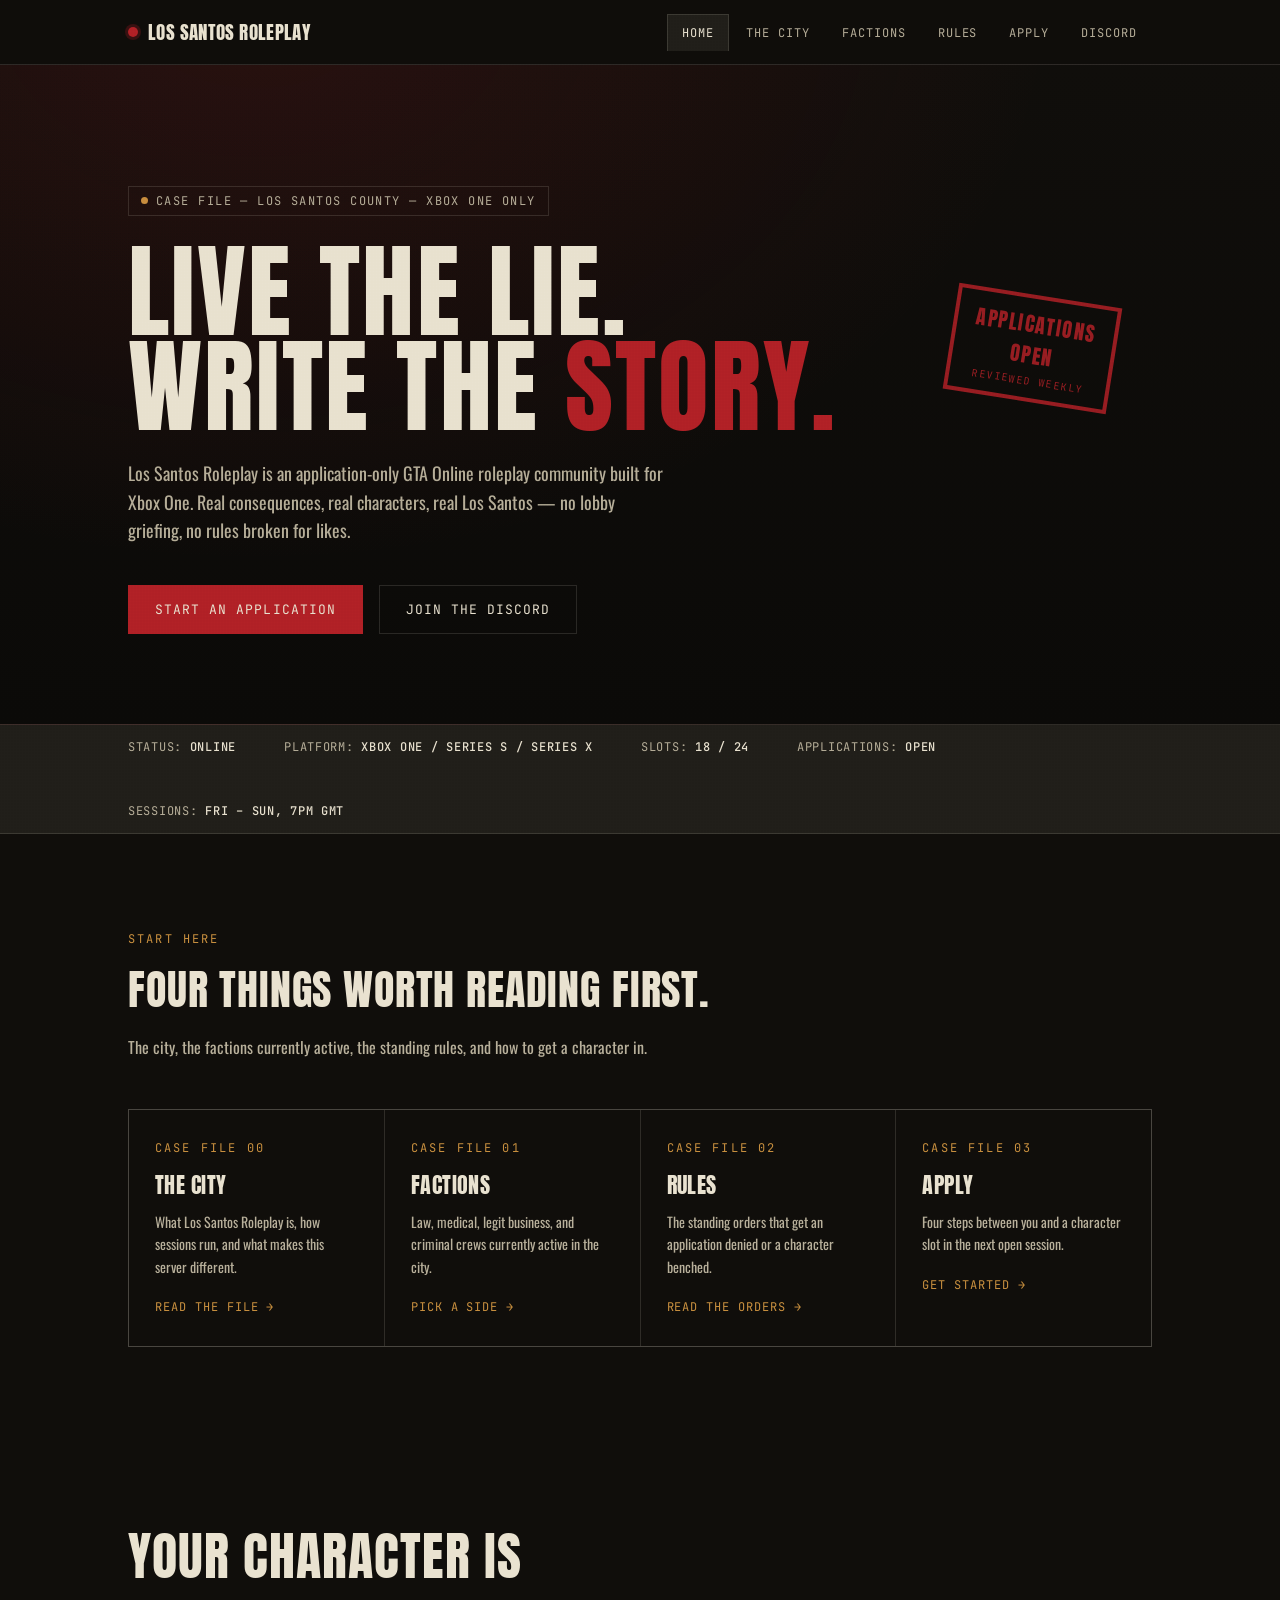
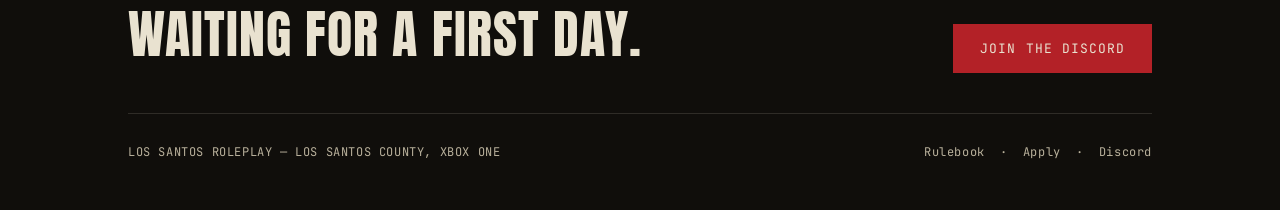
==== index.html @ f41ba399 "Add initial HTML structure for Los Santos Roleplay" ====
<!DOCTYPE html>
<html lang="en">
<head>
<meta charset="UTF-8">
<meta name="viewport" content="width=device-width, initial-scale=1.0">
<title>Los Santos Roleplay — Xbox One GTA RP</title>
<link rel="preconnect" href="https://fonts.googleapis.com">
<link rel="preconnect" href="https://fonts.gstatic.com" crossorigin>
<link href="https://fonts.googleapis.com/css2?family=Anton&family=Oswald:wght@400;500;600;700&family=JetBrains+Mono:wght@400;500;700&display=swap" rel="stylesheet">
<style>
 
  :root{
    --ink:#100e0b;
    --concrete:#211f1a;
    --concrete-2:#2c2a23;
    --paper:#e9e2d0;
    --paper-dim:#b8b09b;
    --brake:#b32127;
    --brake-dim:#7c1a1e;
    --ochre:#c9903f;
    --olive:#5b5a3f;
    --line: rgba(233,226,208,0.14);
  }
  *{box-sizing:border-box;}
  html{scroll-behavior:smooth;}
  body{
    margin:0;
    background:var(--ink);
    color:var(--paper);
    font-family:'Oswald',sans-serif;
    font-weight:400;
    overflow-x:hidden;
  }
  body::before{
    content:"";
    position:fixed;
    inset:0;
    pointer-events:none;
    z-index:999;
    opacity:0.05;
    background-image:
      repeating-linear-gradient(0deg, #000 0px, transparent 1px, transparent 2px, #000 3px),
      repeating-linear-gradient(90deg, #000 0px, transparent 1px, transparent 2px, #000 3px);
    mix-blend-mode:overlay;
  }
  h1,h2,h3{
    font-family:'Anton',sans-serif;
    font-weight:400;
    text-transform:uppercase;
    letter-spacing:0.02em;
    margin:0;
  }
  .eyebrow{
    font-family:'JetBrains Mono',monospace;
    font-size:12px;
    letter-spacing:0.18em;
    text-transform:uppercase;
    color:var(--ochre);
  }
  a{color:inherit;}
  .wrap{max-width:1080px;margin:0 auto;padding:0 28px;}
 
  nav{
    position:sticky;top:0;z-index:100;
    background:rgba(16,14,11,0.92);
    backdrop-filter:blur(6px);
    border-bottom:1px solid var(--line);
  }
  .nav-inner{
    max-width:1080px;margin:0 auto;padding:0 28px;
    display:flex;align-items:center;justify-content:space-between;
    height:64px;
  }
  .brand{
    font-family:'Anton',sans-serif;
    font-size:19px;
    letter-spacing:0.02em;
    white-space:nowrap;
    display:flex;align-items:center;gap:10px;
    text-decoration:none;
    color:var(--paper);
  }
  .brand .dot{width:10px;height:10px;background:var(--brake);border-radius:50%;box-shadow:0 0 0 3px rgba(179,33,39,0.25);}
  .tabs{display:flex;gap:2px;}
  .tabs a{
    font-family:'JetBrains Mono',monospace;
    font-size:12px;
    letter-spacing:0.08em;
    text-transform:uppercase;
    text-decoration:none;
    color:var(--paper-dim);
    padding:10px 14px;
    border:1px solid transparent;
    border-bottom:none;
    transition:color .15s ease, border-color .15s ease, background .15s ease;
  }
  .tabs a:hover{color:var(--paper);background:var(--concrete);border-color:var(--line);}
  .tabs a.active{color:var(--paper);border-color:var(--line);background:var(--concrete);}
  .tabs a:focus-visible{outline:2px solid var(--ochre);outline-offset:-2px;}
  @media (max-width:760px){ .tabs{display:none;} }
 
  .pagehero{
    position:relative;
    padding:80px 0 60px;
    background:
      radial-gradient(ellipse at 20% -10%, rgba(179,33,39,0.16), transparent 55%),
      linear-gradient(180deg, var(--ink) 0%, #0b0a08 100%);
    border-bottom:1px solid var(--line);
  }
  .pagehero h1{font-size:clamp(38px,6vw,64px);line-height:0.95;}
  .pagehero p{max-width:560px;color:var(--paper-dim);font-size:17px;line-height:1.6;margin-top:20px;}
 
  .hero{
    position:relative;
    padding:120px 0 90px;
    background:
      radial-gradient(ellipse at 20% -10%, rgba(179,33,39,0.16), transparent 55%),
      linear-gradient(180deg, var(--ink) 0%, #0b0a08 100%);
    border-bottom:1px solid var(--line);
  }
  .case-tag{
    display:inline-flex;align-items:center;gap:8px;
    font-family:'JetBrains Mono',monospace;
    font-size:12px;letter-spacing:0.12em;
    color:var(--paper-dim);
    border:1px solid var(--line);
    padding:6px 12px;
    margin-bottom:28px;
  }
  .case-tag .dot{width:7px;height:7px;background:var(--ochre);border-radius:50%;}
  .hero h1{
    font-size:clamp(52px,9vw,104px);
    line-height:0.92;
    color:var(--paper);
  }
  .hero h1 span{color:var(--brake);}
  .hero-sub{
    max-width:540px;
    font-size:18px;
    line-height:1.6;
    color:var(--paper-dim);
    margin:24px 0 40px;
  }
  .cta-row{display:flex;gap:16px;flex-wrap:wrap;align-items:center;}
  .btn{
    font-family:'JetBrains Mono',monospace;
    font-size:13px;letter-spacing:0.08em;text-transform:uppercase;
    text-decoration:none;
    padding:15px 26px;
    display:inline-block;
    border:1px solid var(--line);
    transition:transform .15s ease, background .15s ease, border-color .15s ease;
  }
  .btn-primary{background:var(--brake);border-color:var(--brake);color:var(--paper);}
  .btn-primary:hover{background:var(--brake-dim);transform:translateY(-2px);}
  .btn-ghost{color:var(--paper);}
  .btn-ghost:hover{border-color:var(--ochre);color:var(--ochre);transform:translateY(-2px);}
 
  .stamp{
    position:absolute;
    right:6%;
    top:110px;
    border:4px solid var(--brake);
    color:var(--brake);
    font-family:'Anton',sans-serif;
    font-size:20px;
    letter-spacing:0.08em;
    padding:10px 18px;
    transform:rotate(9deg);
    opacity:0.85;
    text-align:center;
  }
  .stamp small{display:block;font-family:'JetBrains Mono',monospace;font-size:10px;letter-spacing:0.15em;margin-top:4px;color:var(--brake);}
  @media (max-width:760px){ .stamp{display:none;} }
 
  .ticker{
    background:var(--concrete);
    border-bottom:1px solid var(--line);
    padding:14px 0;
    font-family:'JetBrains Mono',monospace;
    font-size:12px;
    letter-spacing:0.06em;
    color:var(--paper-dim);
    overflow:hidden;
  }
  .ticker-inner{display:flex;gap:48px;flex-wrap:wrap;}
  .ticker-inner .item{white-space:nowrap;}
  .ticker-inner .item b{color:var(--paper);font-weight:500;}
  .status-on{color:#7fae5b;}
 
  section{padding:90px 0;border-bottom:1px solid var(--line);}
  section:last-of-type{border-bottom:none;}
  .section-head{margin-bottom:48px;max-width:640px;}
  .section-head h2{font-size:clamp(30px,4vw,42px);margin-top:10px;}
  .section-head p{color:var(--paper-dim);font-size:16px;line-height:1.6;margin-top:14px;}
 
  .city-grid{display:grid;grid-template-columns:1.1fr 0.9fr;gap:50px;align-items:start;}
  @media (max-width:800px){ .city-grid{grid-template-columns:1fr;} }
  .city-copy p{color:var(--paper-dim);font-size:16px;line-height:1.75;margin:0 0 16px;}
  .redact{background:var(--paper);color:var(--paper);border-radius:2px;}
  .file-card{
    background:var(--concrete);
    border:1px solid var(--line);
    padding:26px;
  }
  .file-card .eyebrow{margin-bottom:14px;display:block;}
  .file-list{list-style:none;margin:0;padding:0;}
  .file-list li{
    display:flex;justify-content:space-between;
    padding:10px 0;
    border-bottom:1px dashed var(--line);
    font-size:14px;
  }
  .file-list li:last-child{border-bottom:none;}
  .file-list li span:last-child{color:var(--ochre);font-family:'JetBrains Mono',monospace;font-size:13px;}
 
  .faction-grid{display:grid;grid-template-columns:repeat(auto-fit,minmax(230px,1fr));gap:1px;background:var(--line);border:1px solid var(--line);}
  .faction-card{
    background:var(--ink);
    padding:28px 24px;
    transition:background .2s ease;
  }
  .faction-card:hover{background:var(--concrete);}
  .faction-card .tag{
    font-family:'JetBrains Mono',monospace;font-size:11px;letter-spacing:0.1em;
    color:var(--brake);text-transform:uppercase;margin-bottom:10px;display:block;
  }
  .faction-card h3{font-size:24px;margin-bottom:10px;}
  .faction-card p{color:var(--paper-dim);font-size:14px;line-height:1.6;margin:0;}
 
  .rules-list{display:flex;flex-direction:column;gap:1px;background:var(--line);border:1px solid var(--line);}
  .rule-row{
    background:var(--ink);
    display:grid;grid-template-columns:64px 1fr;gap:20px;
    padding:22px 26px;
  }
  .rule-row .num{font-family:'Anton',sans-serif;font-size:28px;color:var(--olive);}
  .rule-row h3{font-size:17px;text-transform:none;font-family:'Oswald',sans-serif;font-weight:600;letter-spacing:0;margin-bottom:6px;}
  .rule-row p{color:var(--paper-dim);font-size:14px;line-height:1.6;margin:0;}
  .rules-note{margin-top:20px;color:var(--paper-dim);font-size:13px;font-family:'JetBrains Mono',monospace;}
 
  .steps{display:grid;grid-template-columns:repeat(4,1fr);gap:24px;}
  @media (max-width:820px){ .steps{grid-template-columns:1fr 1fr;} }
  @media (max-width:520px){ .steps{grid-template-columns:1fr;} }
  .step{border:1px solid var(--line);padding:24px 20px;background:var(--concrete);}
  .step .n{font-family:'JetBrains Mono',monospace;color:var(--ochre);font-size:12px;letter-spacing:0.1em;margin-bottom:12px;}
  .step h3{font-size:18px;text-transform:none;font-family:'Oswald',sans-serif;font-weight:600;letter-spacing:0;margin-bottom:8px;}
  .step p{color:var(--paper-dim);font-size:14px;line-height:1.55;margin:0;}
 
  .teaser-grid{display:grid;grid-template-columns:repeat(auto-fit,minmax(220px,1fr));gap:1px;background:var(--line);border:1px solid var(--line);}
  .teaser-card{
    background:var(--ink);
    padding:30px 26px;
    text-decoration:none;
    color:var(--paper);
    display:block;
    transition:background .2s ease;
  }
  .teaser-card:hover{background:var(--concrete);}
  .teaser-card .eyebrow{display:block;margin-bottom:12px;}
  .teaser-card h3{font-size:22px;margin-bottom:10px;}
  .teaser-card p{color:var(--paper-dim);font-size:14px;line-height:1.6;margin:0 0 14px;}
  .teaser-card .go{font-family:'JetBrains Mono',monospace;font-size:12px;letter-spacing:0.08em;color:var(--ochre);text-transform:uppercase;}
 
  .discord-card{
    background:var(--concrete);
    border:1px solid var(--line);
    padding:40px;
    display:flex;justify-content:space-between;align-items:center;flex-wrap:wrap;gap:24px;
  }
  .discord-card h3{font-size:26px;margin-bottom:10px;}
  .discord-card p{color:var(--paper-dim);font-size:15px;max-width:420px;margin:0;}
 
  footer{padding:80px 0 50px;}
  .connect{
    display:flex;justify-content:space-between;align-items:flex-end;flex-wrap:wrap;gap:32px;
    padding-bottom:40px;border-bottom:1px solid var(--line);margin-bottom:30px;
  }
  .connect h2{font-size:clamp(30px,5vw,52px);max-width:520px;}
  .foot-meta{
    display:flex;justify-content:space-between;flex-wrap:wrap;gap:16px;
    font-family:'JetBrains Mono',monospace;font-size:12px;color:var(--paper-dim);letter-spacing:0.05em;
  }
  .foot-meta a{text-decoration:none;color:var(--paper-dim);}
  .foot-meta a:hover{color:var(--brake);}
 
  ::selection{background:var(--brake);color:var(--paper);}
 
</style>
 
</head>
<body>
 
<nav>
  <div class="nav-inner">
    <a class="brand" href="home.html"><span class="dot"></span>LOS SANTOS ROLEPLAY</a>
    <div class="tabs">
      <a href="home.html" class="active">Home</a><a href="city.html">The City</a><a href="factions.html">Factions</a><a href="rules.html">Rules</a><a href="apply.html">Apply</a><a href="discord.html">Discord</a>
    </div>
  </div>
</nav>
 
<header class="hero">
  <div class="wrap" style="position:relative;">
    <div class="case-tag"><span class="dot"></span>CASE FILE — LOS SANTOS COUNTY — XBOX ONE ONLY</div>
    <h1>LIVE THE LIE.<br>WRITE THE <span>STORY.</span></h1>
    <p class="hero-sub">Los Santos Roleplay is an application-only GTA Online roleplay community built for Xbox One. Real consequences, real characters, real Los Santos — no lobby griefing, no rules broken for likes.</p>
    <div class="cta-row">
      <a class="btn btn-primary" href="apply.html">Start an application</a>
      <a class="btn btn-ghost" href="discord.html">Join the Discord</a>
    </div>
    <div class="stamp">APPLICATIONS<br>OPEN<small>REVIEWED WEEKLY</small></div>
  </div>
</header>
 
<div class="ticker">
  <div class="wrap ticker-inner">
    <span class="item">STATUS: <b class="status-on">ONLINE</b></span>
    <span class="item">PLATFORM: <b>XBOX ONE / SERIES S / SERIES X</b></span>
    <span class="item">SLOTS: <b>18 / 24</b></span>
    <span class="item">APPLICATIONS: <b>OPEN</b></span>
    <span class="item">SESSIONS: <b>FRI – SUN, 7PM GMT</b></span>
  </div>
</div>
 
<section>
  <div class="wrap">
    <div class="section-head">
      <span class="eyebrow">Start here</span>
      <h2>Four things worth reading first.</h2>
      <p>The city, the factions currently active, the standing rules, and how to get a character in.</p>
    </div>
    <div class="teaser-grid">
      <a class="teaser-card" href="city.html">
        <span class="eyebrow">Case file 00</span>
        <h3>The City</h3>
        <p>What Los Santos Roleplay is, how sessions run, and what makes this server different.</p>
        <span class="go">Read the file →</span>
      </a>
      <a class="teaser-card" href="factions.html">
        <span class="eyebrow">Case file 01</span>
        <h3>Factions</h3>
        <p>Law, medical, legit business, and criminal crews currently active in the city.</p>
        <span class="go">Pick a side →</span>
      </a>
      <a class="teaser-card" href="rules.html">
        <span class="eyebrow">Case file 02</span>
        <h3>Rules</h3>
        <p>The standing orders that get an application denied or a character benched.</p>
        <span class="go">Read the orders →</span>
      </a>
      <a class="teaser-card" href="apply.html">
        <span class="eyebrow">Case file 03</span>
        <h3>Apply</h3>
        <p>Four steps between you and a character slot in the next open session.</p>
        <span class="go">Get started →</span>
      </a>
    </div>
  </div>
</section>
 
<footer>
  <div class="wrap">
    <div class="connect">
      <h2>Your character is<br>waiting for a first day.</h2>
      <a class="btn btn-primary" href="discord.html">Join the Discord</a>
    </div>
    <div class="foot-meta">
      <span>LOS SANTOS ROLEPLAY — LOS SANTOS COUNTY, XBOX ONE</span>
      <span><a href="rules.html">Rulebook</a> &nbsp;·&nbsp; <a href="apply.html">Apply</a> &nbsp;·&nbsp; <a href="discord.html">Discord</a></span>
    </div>
  </div>
</footer>
 
</body>
</html>
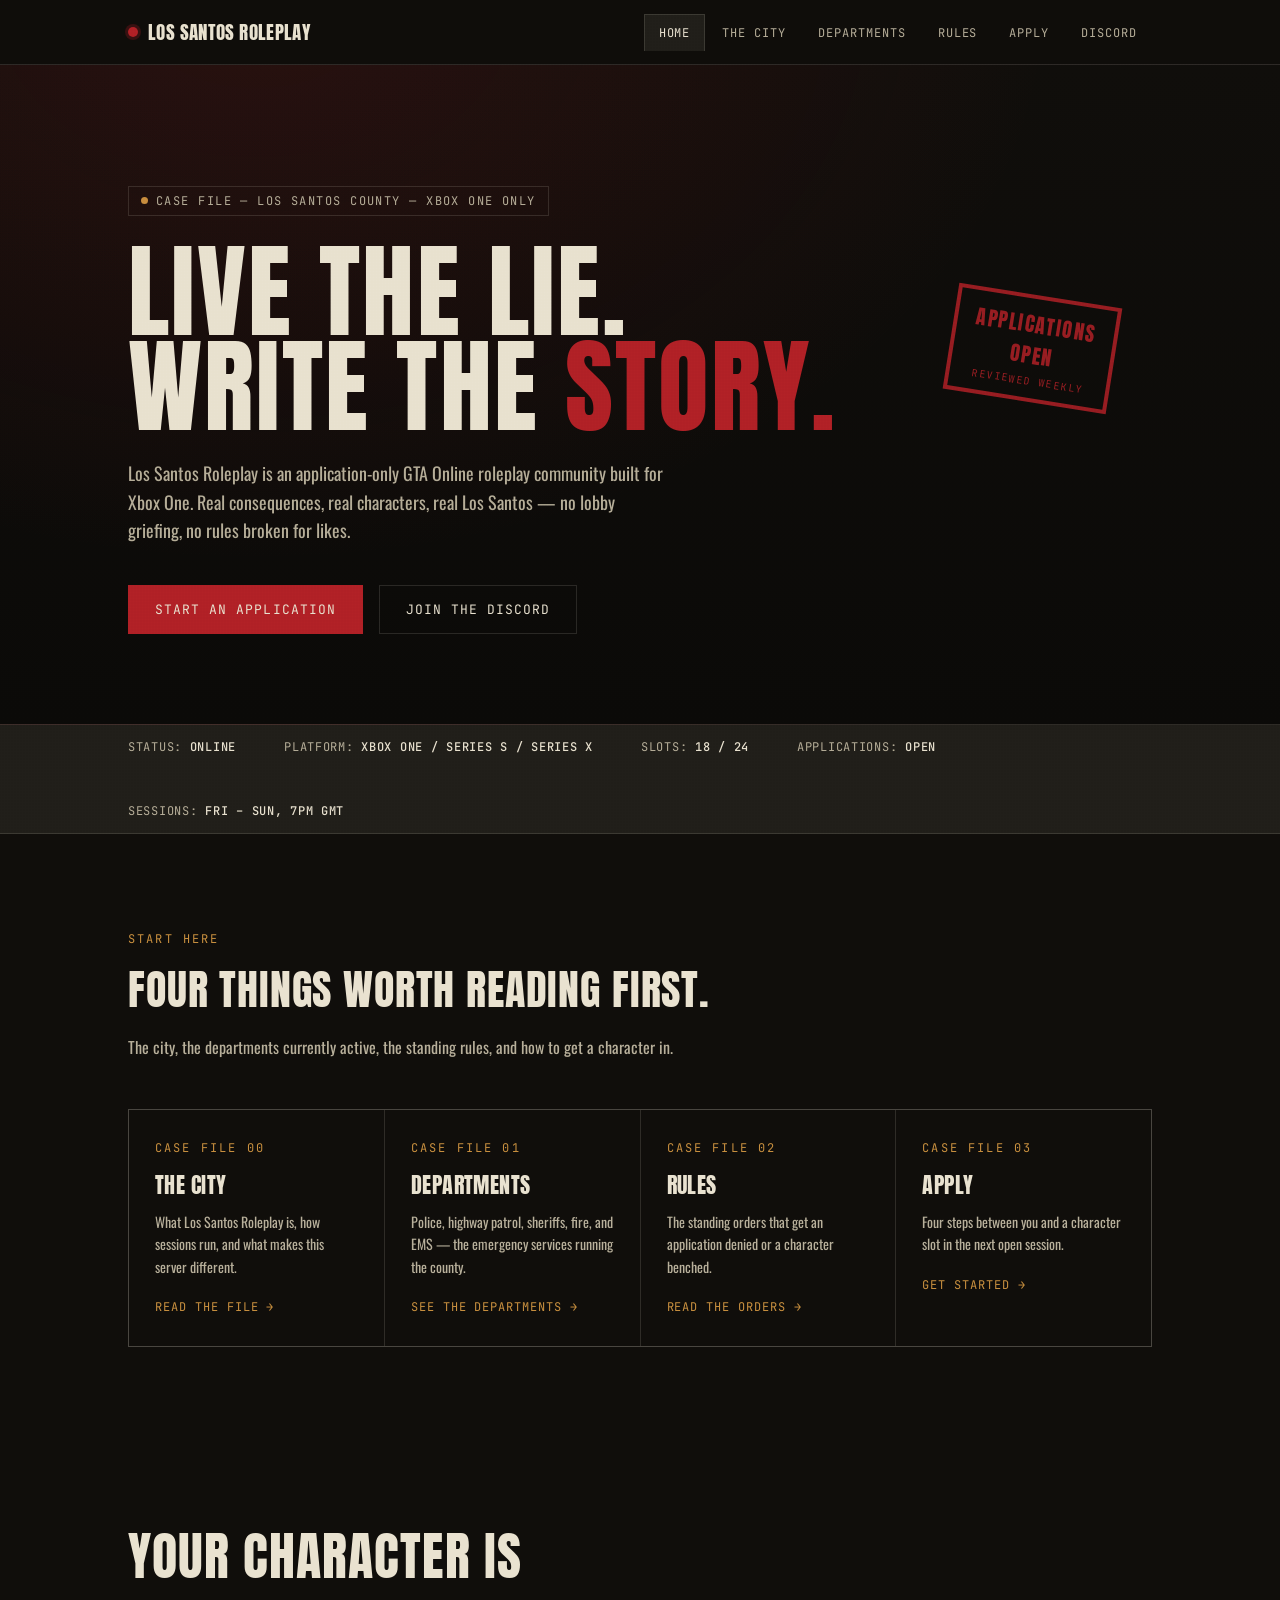
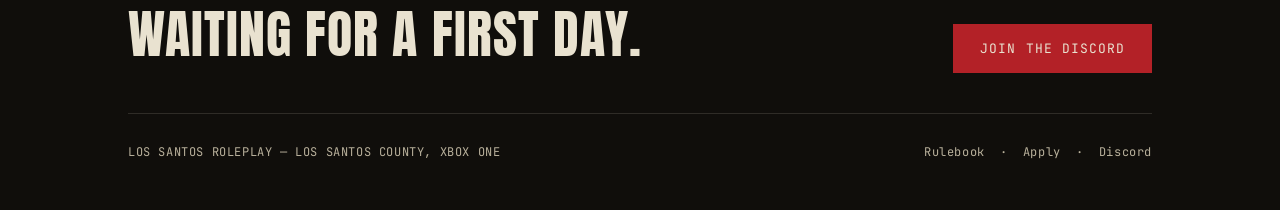
==== commit 16bddac4: "Change 'Factions' to 'Departments' in index.html Updated references from 'Factions' to 'Departments'" ====
--- a/index.html
+++ b/index.html
@@ -8,7 +8,7 @@
 <link rel="preconnect" href="https://fonts.gstatic.com" crossorigin>
 <link href="https://fonts.googleapis.com/css2?family=Anton&family=Oswald:wght@400;500;600;700&family=JetBrains+Mono:wght@400;500;700&display=swap" rel="stylesheet">
 <style>
- 
+
   :root{
     --ink:#100e0b;
     --concrete:#211f1a;
@@ -59,7 +59,7 @@
   }
   a{color:inherit;}
   .wrap{max-width:1080px;margin:0 auto;padding:0 28px;}
- 
+
   nav{
     position:sticky;top:0;z-index:100;
     background:rgba(16,14,11,0.92);
@@ -98,7 +98,7 @@
   .tabs a.active{color:var(--paper);border-color:var(--line);background:var(--concrete);}
   .tabs a:focus-visible{outline:2px solid var(--ochre);outline-offset:-2px;}
   @media (max-width:760px){ .tabs{display:none;} }
- 
+
   .pagehero{
     position:relative;
     padding:80px 0 60px;
@@ -109,7 +109,7 @@
   }
   .pagehero h1{font-size:clamp(38px,6vw,64px);line-height:0.95;}
   .pagehero p{max-width:560px;color:var(--paper-dim);font-size:17px;line-height:1.6;margin-top:20px;}
- 
+
   .hero{
     position:relative;
     padding:120px 0 90px;
@@ -155,7 +155,7 @@
   .btn-primary:hover{background:var(--brake-dim);transform:translateY(-2px);}
   .btn-ghost{color:var(--paper);}
   .btn-ghost:hover{border-color:var(--ochre);color:var(--ochre);transform:translateY(-2px);}
- 
+
   .stamp{
     position:absolute;
     right:6%;
@@ -172,7 +172,7 @@
   }
   .stamp small{display:block;font-family:'JetBrains Mono',monospace;font-size:10px;letter-spacing:0.15em;margin-top:4px;color:var(--brake);}
   @media (max-width:760px){ .stamp{display:none;} }
- 
+
   .ticker{
     background:var(--concrete);
     border-bottom:1px solid var(--line);
@@ -187,13 +187,13 @@
   .ticker-inner .item{white-space:nowrap;}
   .ticker-inner .item b{color:var(--paper);font-weight:500;}
   .status-on{color:#7fae5b;}
- 
+
   section{padding:90px 0;border-bottom:1px solid var(--line);}
   section:last-of-type{border-bottom:none;}
   .section-head{margin-bottom:48px;max-width:640px;}
   .section-head h2{font-size:clamp(30px,4vw,42px);margin-top:10px;}
   .section-head p{color:var(--paper-dim);font-size:16px;line-height:1.6;margin-top:14px;}
- 
+
   .city-grid{display:grid;grid-template-columns:1.1fr 0.9fr;gap:50px;align-items:start;}
   @media (max-width:800px){ .city-grid{grid-template-columns:1fr;} }
   .city-copy p{color:var(--paper-dim);font-size:16px;line-height:1.75;margin:0 0 16px;}
@@ -213,7 +213,7 @@
   }
   .file-list li:last-child{border-bottom:none;}
   .file-list li span:last-child{color:var(--ochre);font-family:'JetBrains Mono',monospace;font-size:13px;}
- 
+
   .faction-grid{display:grid;grid-template-columns:repeat(auto-fit,minmax(230px,1fr));gap:1px;background:var(--line);border:1px solid var(--line);}
   .faction-card{
     background:var(--ink);
@@ -227,7 +227,7 @@
   }
   .faction-card h3{font-size:24px;margin-bottom:10px;}
   .faction-card p{color:var(--paper-dim);font-size:14px;line-height:1.6;margin:0;}
- 
+
   .rules-list{display:flex;flex-direction:column;gap:1px;background:var(--line);border:1px solid var(--line);}
   .rule-row{
     background:var(--ink);
@@ -238,7 +238,7 @@
   .rule-row h3{font-size:17px;text-transform:none;font-family:'Oswald',sans-serif;font-weight:600;letter-spacing:0;margin-bottom:6px;}
   .rule-row p{color:var(--paper-dim);font-size:14px;line-height:1.6;margin:0;}
   .rules-note{margin-top:20px;color:var(--paper-dim);font-size:13px;font-family:'JetBrains Mono',monospace;}
- 
+
   .steps{display:grid;grid-template-columns:repeat(4,1fr);gap:24px;}
   @media (max-width:820px){ .steps{grid-template-columns:1fr 1fr;} }
   @media (max-width:520px){ .steps{grid-template-columns:1fr;} }
@@ -246,7 +246,7 @@
   .step .n{font-family:'JetBrains Mono',monospace;color:var(--ochre);font-size:12px;letter-spacing:0.1em;margin-bottom:12px;}
   .step h3{font-size:18px;text-transform:none;font-family:'Oswald',sans-serif;font-weight:600;letter-spacing:0;margin-bottom:8px;}
   .step p{color:var(--paper-dim);font-size:14px;line-height:1.55;margin:0;}
- 
+
   .teaser-grid{display:grid;grid-template-columns:repeat(auto-fit,minmax(220px,1fr));gap:1px;background:var(--line);border:1px solid var(--line);}
   .teaser-card{
     background:var(--ink);
@@ -261,7 +261,7 @@
   .teaser-card h3{font-size:22px;margin-bottom:10px;}
   .teaser-card p{color:var(--paper-dim);font-size:14px;line-height:1.6;margin:0 0 14px;}
   .teaser-card .go{font-family:'JetBrains Mono',monospace;font-size:12px;letter-spacing:0.08em;color:var(--ochre);text-transform:uppercase;}
- 
+
   .discord-card{
     background:var(--concrete);
     border:1px solid var(--line);
@@ -270,7 +270,7 @@
   }
   .discord-card h3{font-size:26px;margin-bottom:10px;}
   .discord-card p{color:var(--paper-dim);font-size:15px;max-width:420px;margin:0;}
- 
+
   footer{padding:80px 0 50px;}
   .connect{
     display:flex;justify-content:space-between;align-items:flex-end;flex-wrap:wrap;gap:32px;
@@ -283,23 +283,23 @@
   }
   .foot-meta a{text-decoration:none;color:var(--paper-dim);}
   .foot-meta a:hover{color:var(--brake);}
- 
+
   ::selection{background:var(--brake);color:var(--paper);}
- 
+
 </style>
- 
+
 </head>
 <body>
- 
+
 <nav>
   <div class="nav-inner">
     <a class="brand" href="home.html"><span class="dot"></span>LOS SANTOS ROLEPLAY</a>
     <div class="tabs">
-      <a href="home.html" class="active">Home</a><a href="city.html">The City</a><a href="factions.html">Factions</a><a href="rules.html">Rules</a><a href="apply.html">Apply</a><a href="discord.html">Discord</a>
+      <a href="home.html" class="active">Home</a><a href="city.html">The City</a><a href="departments.html">Departments</a><a href="rules.html">Rules</a><a href="apply.html">Apply</a><a href="discord.html">Discord</a>
     </div>
   </div>
 </nav>
- 
+
 <header class="hero">
   <div class="wrap" style="position:relative;">
     <div class="case-tag"><span class="dot"></span>CASE FILE — LOS SANTOS COUNTY — XBOX ONE ONLY</div>
@@ -312,7 +312,7 @@
     <div class="stamp">APPLICATIONS<br>OPEN<small>REVIEWED WEEKLY</small></div>
   </div>
 </header>
- 
+
 <div class="ticker">
   <div class="wrap ticker-inner">
     <span class="item">STATUS: <b class="status-on">ONLINE</b></span>
@@ -322,13 +322,13 @@
     <span class="item">SESSIONS: <b>FRI – SUN, 7PM GMT</b></span>
   </div>
 </div>
- 
+
 <section>
   <div class="wrap">
     <div class="section-head">
       <span class="eyebrow">Start here</span>
       <h2>Four things worth reading first.</h2>
-      <p>The city, the factions currently active, the standing rules, and how to get a character in.</p>
+      <p>The city, the departments currently active, the standing rules, and how to get a character in.</p>
     </div>
     <div class="teaser-grid">
       <a class="teaser-card" href="city.html">
@@ -337,11 +337,11 @@
         <p>What Los Santos Roleplay is, how sessions run, and what makes this server different.</p>
         <span class="go">Read the file →</span>
       </a>
-      <a class="teaser-card" href="factions.html">
+      <a class="teaser-card" href="departments.html">
         <span class="eyebrow">Case file 01</span>
-        <h3>Factions</h3>
-        <p>Law, medical, legit business, and criminal crews currently active in the city.</p>
-        <span class="go">Pick a side →</span>
+        <h3>Departments</h3>
+        <p>Police, highway patrol, sheriffs, fire, and EMS — the emergency services running the county.</p>
+        <span class="go">See the departments →</span>
       </a>
       <a class="teaser-card" href="rules.html">
         <span class="eyebrow">Case file 02</span>
@@ -358,7 +358,7 @@
     </div>
   </div>
 </section>
- 
+
 <footer>
   <div class="wrap">
     <div class="connect">
@@ -371,7 +371,6 @@
     </div>
   </div>
 </footer>
- 
+
 </body>
 </html>
- 
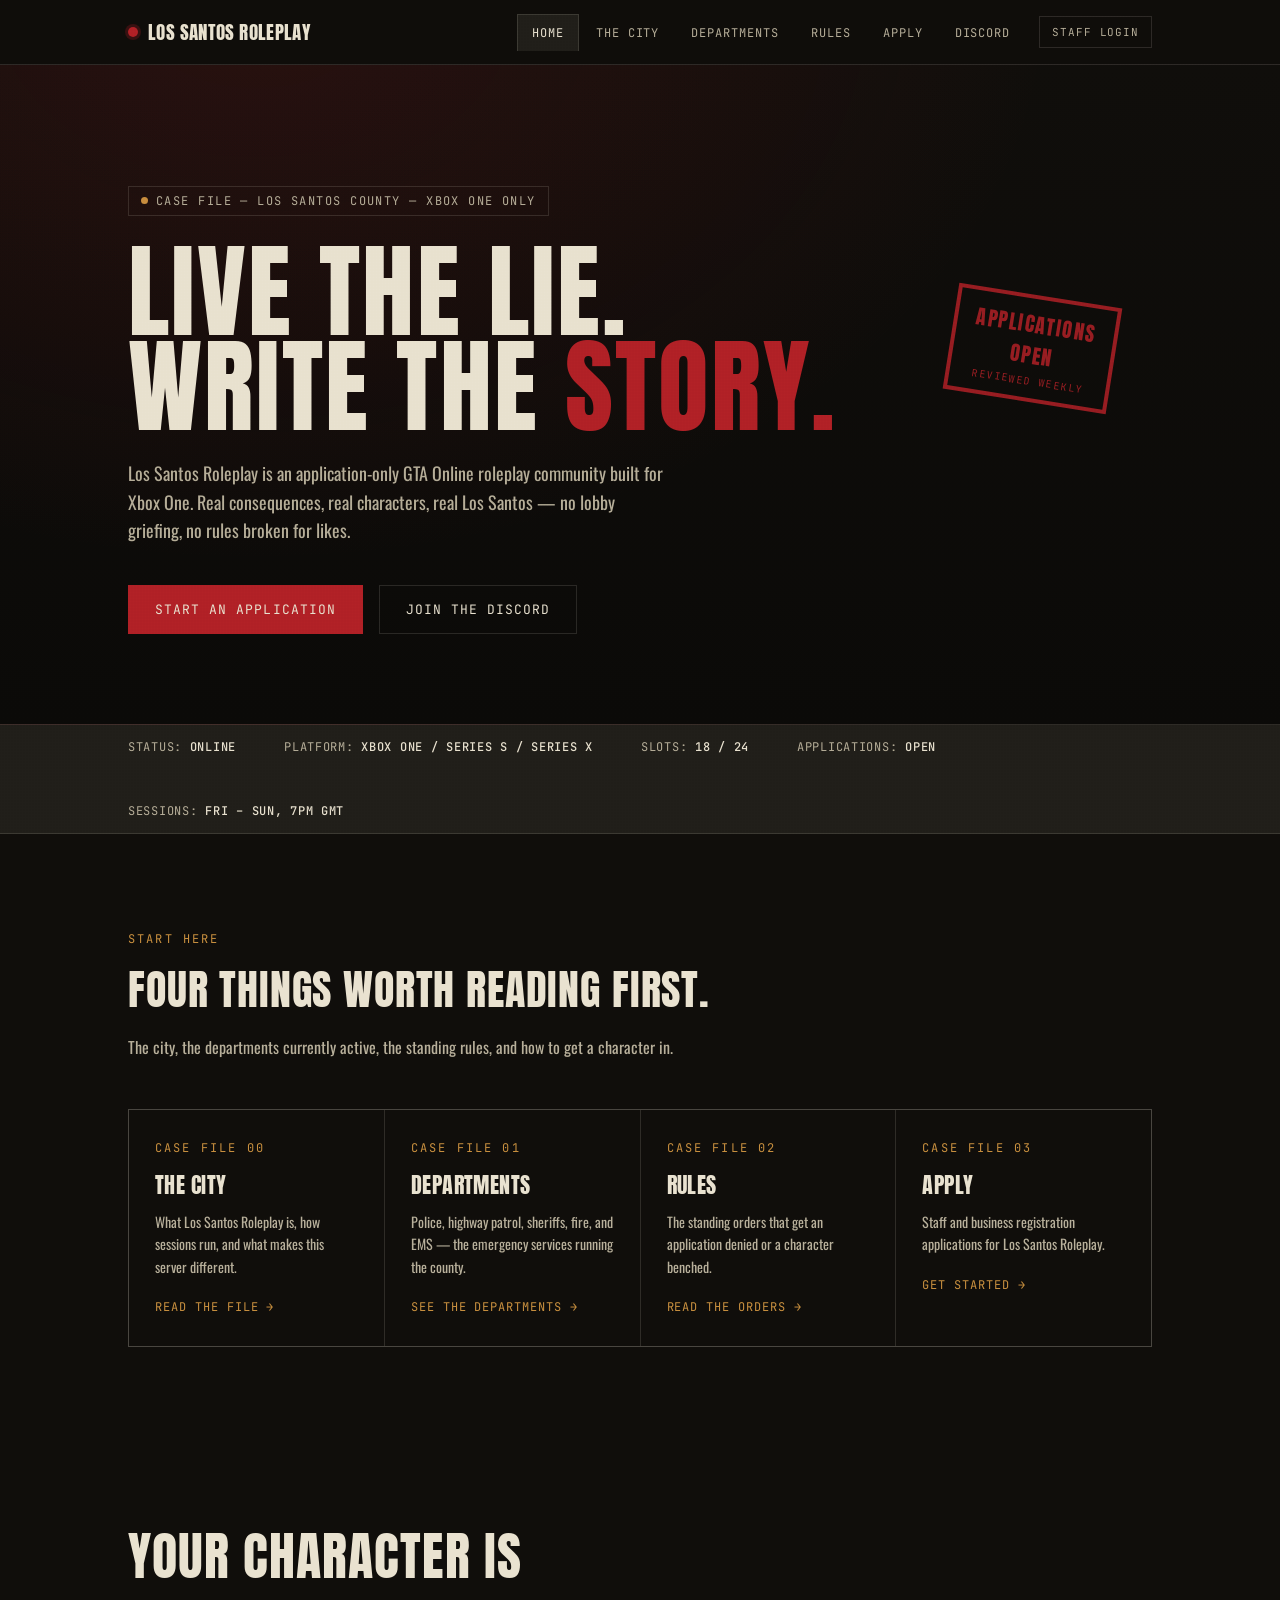
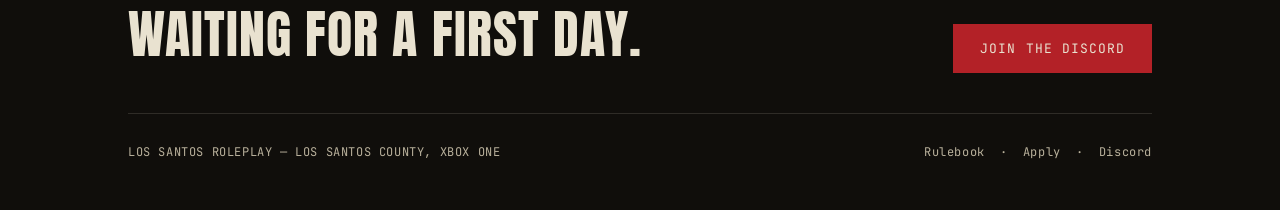
==== commit 127d0686: "Add files via upload" ====
--- a/index.html
+++ b/index.html
@@ -237,6 +237,8 @@
   .rule-row .num{font-family:'Anton',sans-serif;font-size:28px;color:var(--olive);}
   .rule-row h3{font-size:17px;text-transform:none;font-family:'Oswald',sans-serif;font-weight:600;letter-spacing:0;margin-bottom:6px;}
   .rule-row p{color:var(--paper-dim);font-size:14px;line-height:1.6;margin:0;}
+  .rule-row.rule-simple{align-items:center;}
+  .rule-row.rule-simple p{color:var(--paper);font-size:15px;line-height:1.6;}
   .rules-note{margin-top:20px;color:var(--paper-dim);font-size:13px;font-family:'JetBrains Mono',monospace;}
 
   .steps{display:grid;grid-template-columns:repeat(4,1fr);gap:24px;}
@@ -284,6 +286,77 @@
   .foot-meta a{text-decoration:none;color:var(--paper-dim);}
   .foot-meta a:hover{color:var(--brake);}
 
+  /* Staff nav link */
+  .nav-right{display:flex;align-items:center;}
+  .staff-link{
+    font-family:'JetBrains Mono',monospace;
+    font-size:11px;letter-spacing:0.08em;text-transform:uppercase;
+    color:var(--paper-dim);
+    text-decoration:none;
+    border:1px solid var(--line);
+    padding:8px 12px;
+    margin-left:14px;
+    transition:color .15s ease, border-color .15s ease;
+    white-space:nowrap;
+  }
+  .staff-link:hover, .staff-link.active{color:var(--ochre);border-color:var(--ochre);}
+
+  /* Forms */
+  .form-grid{display:grid;grid-template-columns:repeat(auto-fit,minmax(340px,1fr));gap:1px;background:var(--line);border:1px solid var(--line);}
+  .form-card{background:var(--ink);padding:32px 28px;}
+  .form-card h3{font-size:22px;margin-bottom:6px;}
+  .form-card .form-desc{color:var(--paper-dim);font-size:14px;line-height:1.5;margin:0 0 24px;}
+  .field{margin-bottom:18px;}
+  .field label{
+    display:block;font-family:'JetBrains Mono',monospace;font-size:11px;
+    letter-spacing:0.08em;text-transform:uppercase;color:var(--paper-dim);margin-bottom:8px;
+  }
+  .field input, .field textarea, .field select{
+    width:100%;background:var(--concrete);border:1px solid var(--line);
+    color:var(--paper);font-family:'Oswald',sans-serif;font-size:15px;
+    padding:11px 13px;border-radius:0;
+  }
+  .field input:focus, .field textarea:focus, .field select:focus{outline:none;border-color:var(--ochre);}
+  .field textarea{resize:vertical;min-height:90px;}
+  .form-msg{
+    font-family:'JetBrains Mono',monospace;font-size:12px;letter-spacing:0.05em;
+    margin-top:14px;min-height:16px;
+  }
+  .form-msg.ok{color:#7fae5b;}
+  .form-msg.err{color:var(--brake);}
+  .form-submit{width:100%;text-align:center;cursor:pointer;background:var(--brake);border:1px solid var(--brake);color:var(--paper);
+    font-family:'JetBrains Mono',monospace;font-size:13px;letter-spacing:0.08em;text-transform:uppercase;
+    padding:14px 20px;transition:background .15s ease;}
+  .form-submit:hover{background:var(--brake-dim);}
+  .form-submit:disabled{opacity:0.5;cursor:not-allowed;}
+
+  /* Login card */
+  .login-wrap{display:flex;justify-content:center;padding:40px 0;}
+  .login-card{
+    width:100%;max-width:380px;background:var(--concrete);border:1px solid var(--line);padding:36px 32px;
+  }
+  .login-card h2{font-size:24px;margin-bottom:24px;}
+
+  /* Staff dashboard */
+  .dash-head{display:flex;justify-content:space-between;align-items:center;flex-wrap:wrap;gap:16px;margin-bottom:36px;}
+  .dash-head .who{font-family:'JetBrains Mono',monospace;font-size:12px;color:var(--paper-dim);margin-top:8px;}
+  .btn-signout{
+    font-family:'JetBrains Mono',monospace;font-size:12px;letter-spacing:0.08em;text-transform:uppercase;
+    background:transparent;border:1px solid var(--line);color:var(--paper);padding:10px 16px;cursor:pointer;
+  }
+  .btn-signout:hover{border-color:var(--brake);color:var(--brake);}
+  .app-table{width:100%;border-collapse:collapse;margin-bottom:12px;}
+  .app-table th{
+    text-align:left;font-family:'JetBrains Mono',monospace;font-size:11px;letter-spacing:0.08em;text-transform:uppercase;
+    color:var(--paper-dim);border-bottom:1px solid var(--line);padding:10px 12px;
+  }
+  .app-table td{border-bottom:1px solid var(--line);padding:12px;font-size:14px;vertical-align:top;}
+  .app-table select{
+    background:var(--concrete);color:var(--paper);border:1px solid var(--line);font-family:'JetBrains Mono',monospace;
+    font-size:12px;padding:6px 8px;
+  }
+  .empty-note{color:var(--paper-dim);font-family:'JetBrains Mono',monospace;font-size:13px;padding:20px 0;}
+
   ::selection{background:var(--brake);color:var(--paper);}
 
 </style>
@@ -294,8 +367,11 @@
 <nav>
   <div class="nav-inner">
     <a class="brand" href="home.html"><span class="dot"></span>LOS SANTOS ROLEPLAY</a>
-    <div class="tabs">
-      <a href="home.html" class="active">Home</a><a href="city.html">The City</a><a href="departments.html">Departments</a><a href="rules.html">Rules</a><a href="apply.html">Apply</a><a href="discord.html">Discord</a>
+    <div class="nav-right">
+      <div class="tabs">
+        <a href="home.html" class="active">Home</a><a href="city.html">The City</a><a href="departments.html">Departments</a><a href="rules.html">Rules</a><a href="apply.html">Apply</a><a href="discord.html">Discord</a>
+      </div>
+      <a class="staff-link" href="login.html">Staff Login</a>
     </div>
   </div>
 </nav>
@@ -352,7 +428,7 @@
       <a class="teaser-card" href="apply.html">
         <span class="eyebrow">Case file 03</span>
         <h3>Apply</h3>
-        <p>Four steps between you and a character slot in the next open session.</p>
+        <p>Staff and business registration applications for Los Santos Roleplay.</p>
         <span class="go">Get started →</span>
       </a>
     </div>
